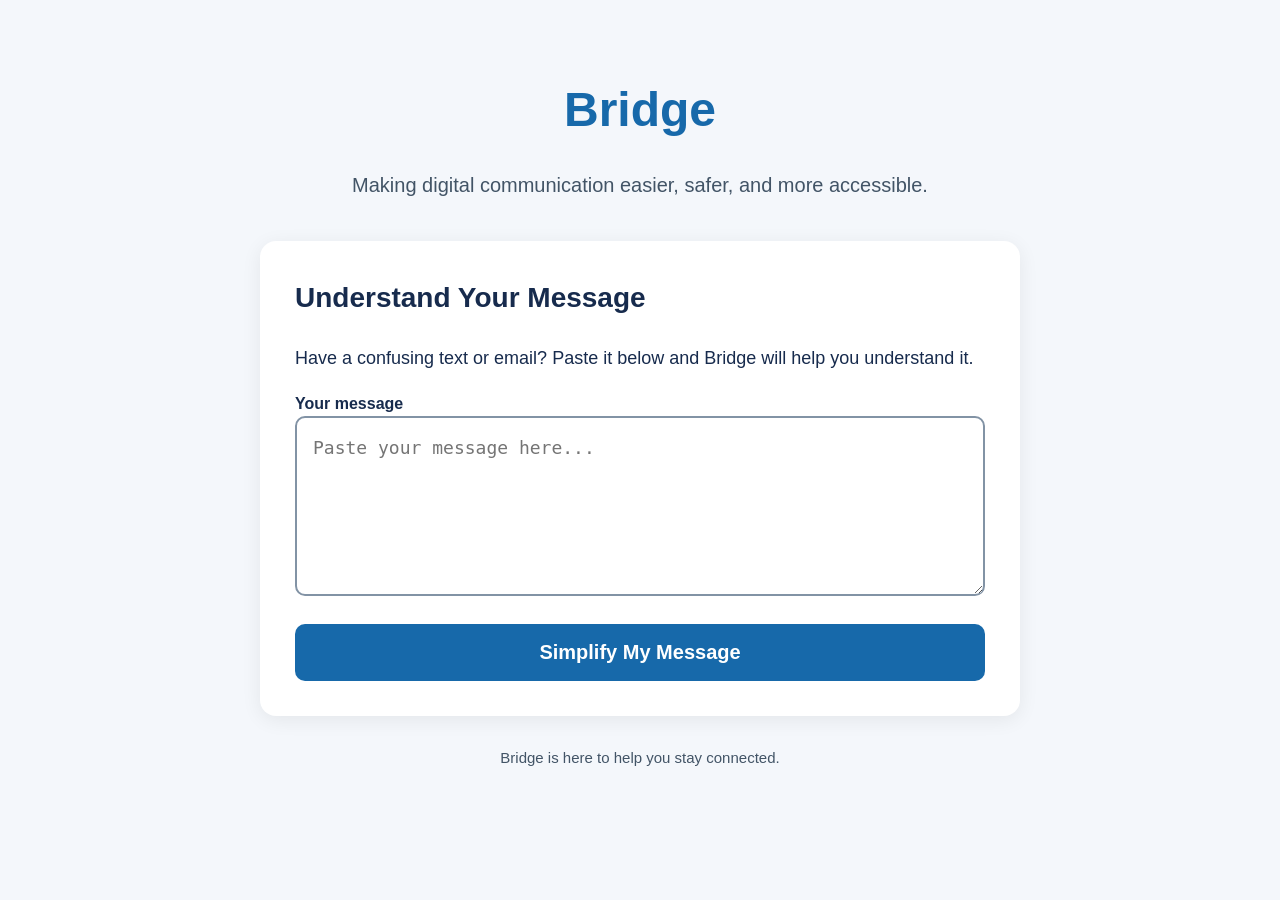
==== index.html @ 1b8c7d97 "Build first interactive Bridge prototype" ====
<!DOCTYPE html>
<html lang="en">
<head>
  <meta charset="UTF-8">
  <meta name="viewport"
        content="width=device-width, initial-scale=1.0">
  <title>Bridge | Communication Made Simple</title>

  <link rel="stylesheet" href="style.css">
</head>
<body>

  <main class="container">

    <header>
      <h1>Bridge</h1>
      <p class="subtitle">
        Making digital communication easier,
        safer, and more accessible.
      </p>
    </header>

    <section class="card">
      <h2>Understand Your Message</h2>

      <p class="instructions">
        Have a confusing text or email?
        Paste it below and Bridge will
        help you understand it.
      </p>

      <label for="message">
        <strong>Your message</strong>
      </label>

      <textarea
        id="message"
        placeholder="Paste your message here..."
      ></textarea>

      <button type="button" id="simplifyBtn">
        Simplify My Message
      </button>
           <div id="result" class="result" role="status" aria-live="polite" hidden>
        <h3>Your Message Explained</h3>
        <p id="simplifiedText"></p>
      </div>
    </section>

    <footer>
      <p>Bridge is here to help you stay connected.</p>
    </footer>

  </main>
<script src="script.js"></script>
</body>
</html>
---- style.css ----
/* Bridge: Main Design */

* {
  box-sizing: border-box;
}

body {
  font-family: Arial, sans-serif;
  background-color: #f4f7fb;
  color: #172b4d;
  margin: 0;
  padding: 40px 20px;
  line-height: 1.6;
}

.container {
  max-width: 760px;
  margin: 0 auto;
}

header {
  text-align: center;
  margin-bottom: 40px;
}

h1 {
  font-size: 48px;
  color: #1769aa;
  margin-bottom: 5px;
}

.subtitle {
  font-size: 20px;
  color: #425466;
}

.card {
  background: white;
  padding: 35px;
  border-radius: 16px;
  box-shadow: 0 4px 20px rgba(0,0,0,0.07);
}

h2 {
  font-size: 28px;
  margin-top: 0;
}

.instructions {
  font-size: 18px;
}

textarea {
  width: 100%;
  min-height: 180px;
  padding: 16px;
  border: 2px solid #8293a5;
  border-radius: 10px;
  font-size: 18px;
  line-height: 1.5;
  resize: vertical;
}

textarea:focus {
  outline: 3px solid #86baff;
  border-color: #1769aa;
}

button {
  display: block;
  width: 100%;
  margin-top: 20px;
  padding: 17px;
  background-color: #1769aa;
  color: white;
  border: none;
  border-radius: 10px;
  font-size: 20px;
  font-weight: bold;
  cursor: pointer;
}

button:hover {
  background-color: #104e80;
}

button:focus-visible {
  outline: 3px solid #172b4d;
  outline-offset: 3px;
}

footer {
  text-align: center;
  margin-top: 30px;
  color: #425466;
  font-size: 15px;
}

.result {
  margin-top: 25px;
  padding: 24px;
  background-color: #eaf4ff;
  border-left: 5px solid #1769aa;
  border-radius: 10px;
  font-size: 18px;
}

.result[hidden] {
  display: none;
}

.result h3 {
  margin-top: 0;
  color: #172b4d;
  font-size: 23px;
}

.result p {
  margin-bottom: 0;
}
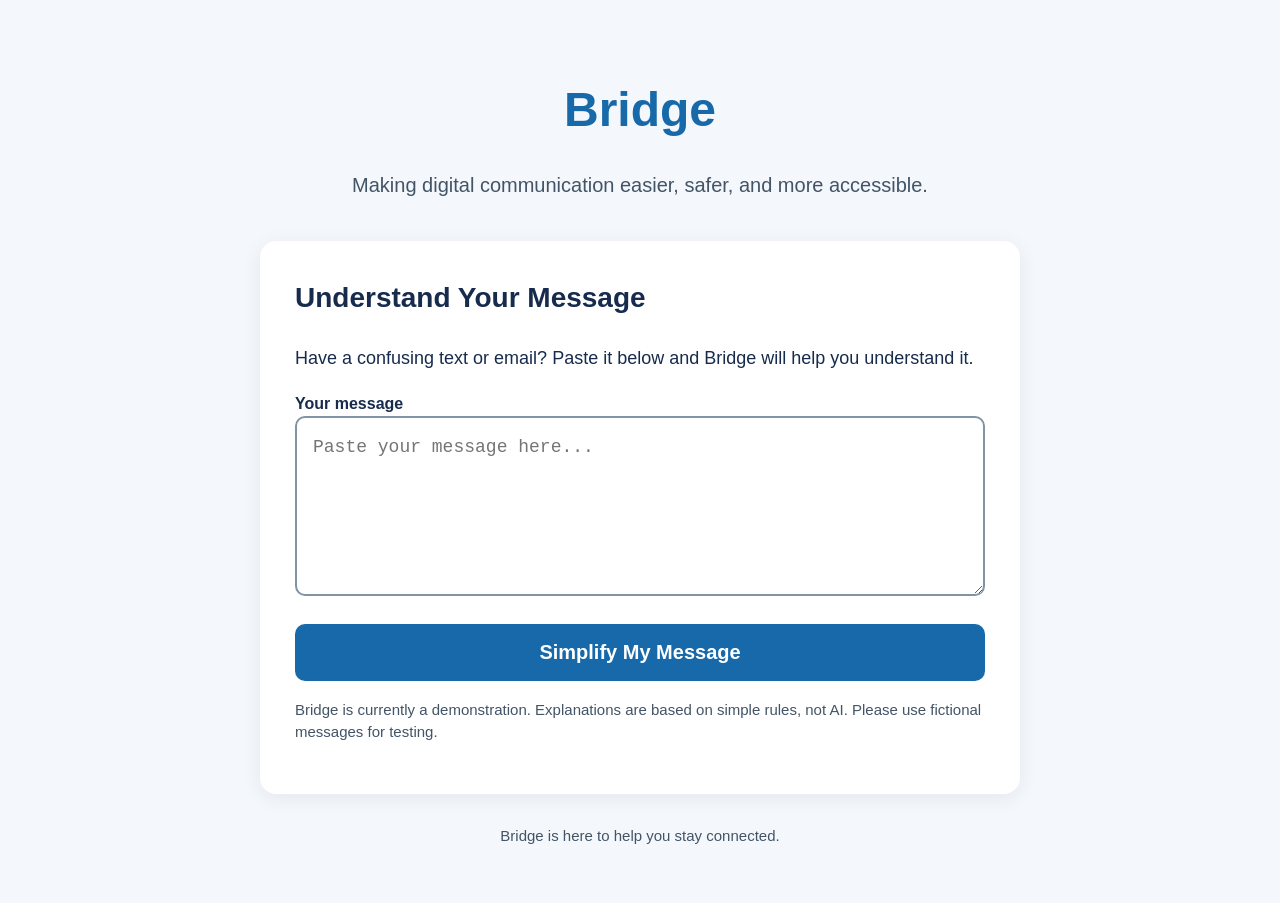
==== commit 76ac1f28: "Add structured message explanations" ====
--- a/index.html
+++ b/index.html
@@ -42,10 +42,26 @@
       <button type="button" id="simplifyBtn">
         Simplify My Message
       </button>
-           <div id="result" class="result" role="status" aria-live="polite" hidden>
-        <h3>Your Message Explained</h3>
-        <p id="simplifiedText"></p>
-      </div>
+         
+<div id="result" class="result" role="status" aria-live="polite" hidden>
+  <h3>Your Message Explained</h3>
+
+  <h4>What does this mean?</h4>
+  <p id="simplifiedText"></p>
+
+  <h4>Important Details</h4>
+  <p id="importantDetails"></p>
+
+  <h4>What should I do?</h4>
+  <p id="nextSteps"></p>
+</div>
+
+<p class="demo-notice">
+  Bridge is currently a demonstration.
+  Explanations are based on simple rules, not AI.
+  Please use fictional messages for testing.
+</p>
+
     </section>
 
     <footer>
--- a/style.css
+++ b/style.css
@@ -119,3 +119,26 @@
 .result p {
   margin-bottom: 0;
 }
+
+.result h4 {
+  font-size: 20px;
+  color: #1769aa;
+  margin-top: 22px;
+  margin-bottom: 8px;
+}
+
+.result h4:first-of-type {
+  margin-top: 12px;
+}
+
+.result p {
+  line-height: 1.7;
+  font-size: 18px;
+}
+
+.demo-notice {
+  color: #425466;
+  font-size: 15px;
+  line-height: 1.5;
+  margin-top: 18px;
+}
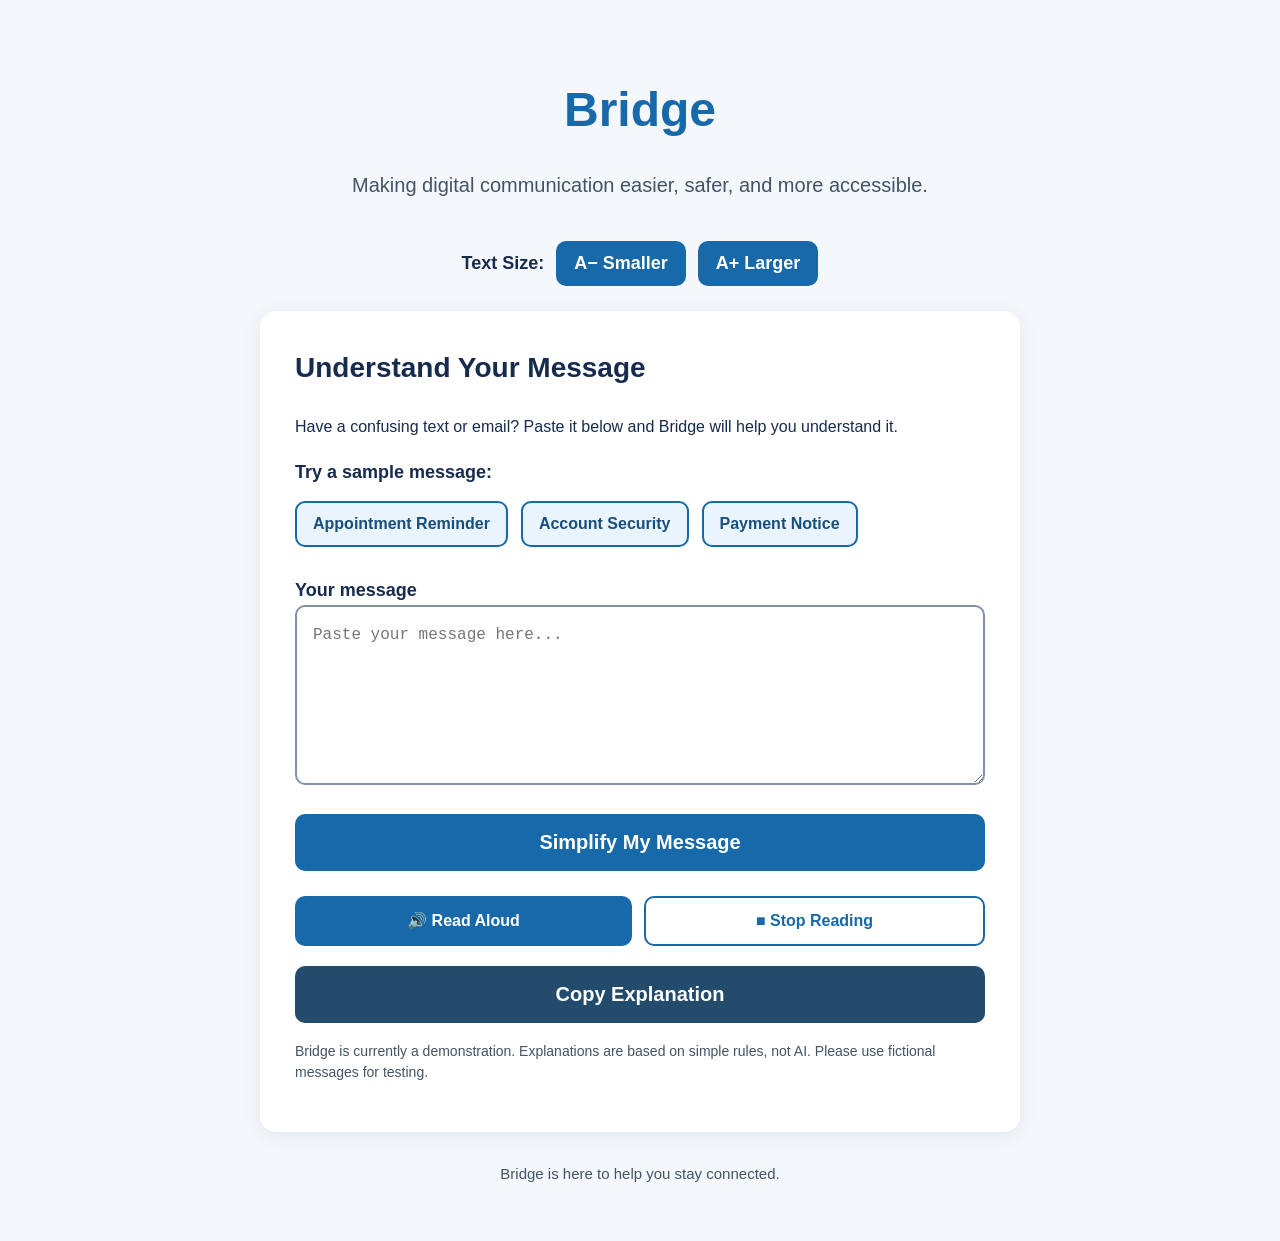
==== commit 8fe0520b: "Add accessibility and usability features" ====
--- a/index.html
+++ b/index.html
@@ -21,6 +21,18 @@
       </p>
     </header>
 
+<div class="accessibility-controls">
+  <span>Text Size:</span>
+  <button type="button" id="decreaseText"
+    aria-label="Make text smaller">
+    A− Smaller
+  </button>
+  <button type="button" id="increaseText"
+    aria-label="Make text larger">
+    A+ Larger
+  </button>
+</div>
+
     <section class="card">
       <h2>Understand Your Message</h2>
 
@@ -29,6 +41,22 @@
         Paste it below and Bridge will
         help you understand it.
       </p>
+
+<div class="sample-messages">
+  <p><strong>Try a sample message:</strong></p>
+
+  <button type="button" id="sampleAppointment">
+    Appointment Reminder
+  </button>
+
+  <button type="button" id="sampleSecurity">
+    Account Security
+  </button>
+
+  <button type="button" id="samplePayment">
+    Payment Notice
+  </button>
+</div>
 
       <label for="message">
         <strong>Your message</strong>
@@ -56,6 +84,26 @@
   <p id="nextSteps"></p>
 </div>
 
+<div class="speech-controls">
+  <button type="button" id="readAloud">
+    🔊 Read Aloud
+  </button>
+
+  <button type="button" id="stopReading">
+    ■ Stop Reading
+  </button>
+</div>
+
+<button type="button" id="copyExplanation">
+  Copy Explanation
+</button>
+
+<p id="copyStatus" class="copy-status"
+   role="status" aria-live="polite"></p>
+
+<p id="speechStatus" class="speech-status"
+   role="status" aria-live="polite"></p>
+
 <p class="demo-notice">
   Bridge is currently a demonstration.
   Explanations are based on simple rules, not AI.
--- a/style.css
+++ b/style.css
@@ -142,3 +142,127 @@
   line-height: 1.5;
   margin-top: 18px;
 }
+
+/* Accessibility Controls */
+
+.accessibility-controls {
+  display: flex;
+  align-items: center;
+  justify-content: center;
+  flex-wrap: wrap;
+  gap: 12px;
+  margin-bottom: 25px;
+}
+
+.accessibility-controls span {
+  font-size: 18px;
+  font-weight: bold;
+}
+
+.accessibility-controls button {
+  width: auto;
+  margin: 0;
+  padding: 12px 18px;
+  font-size: 18px;
+}
+
+/* Adjustable text sizing */
+html {
+  font-size: 100%;
+}
+
+body {
+  font-size: 1.125rem;
+}
+
+.instructions,
+.result p {
+  font-size: 1rem;
+}
+
+textarea {
+  font-size: 1rem;
+}
+
+.demo-notice {
+  font-size: 0.875rem;
+}
+
+/* Read-aloud controls */
+
+.speech-controls {
+  display: flex;
+  gap: 12px;
+  margin-top: 25px;
+}
+
+.speech-controls button {
+  flex: 1;
+  width: auto;
+  margin-top: 0;
+  padding: 14px;
+  font-size: 1rem;
+}
+
+#stopReading {
+  background-color: #ffffff;
+  color: #1769aa;
+  border: 2px solid #1769aa;
+}
+
+#stopReading:hover {
+  background-color: #f0f6ff;
+}
+
+.speech-status {
+  font-size: 0.95rem;
+  margin-top: 12px;
+  color: #425466;
+}
+
+@media (max-width: 500px) {
+  .speech-controls {
+    flex-direction: column;
+  }
+}
+
+/* Sample message buttons */
+
+.sample-messages {
+  margin-bottom: 24px;
+}
+
+.sample-messages p {
+  margin-bottom: 10px;
+}
+
+.sample-messages button {
+  display: inline-block;
+  width: auto;
+  margin: 5px 8px 5px 0;
+  padding: 12px 16px;
+  font-size: 1rem;
+  background-color: #eaf4ff;
+  color: #174e7a;
+  border: 2px solid #1769aa;
+}
+
+.sample-messages button:hover {
+  background-color: #d5e9fc;
+}
+
+/* Copy explanation */
+
+#copyExplanation {
+  background-color: #234c6c;
+}
+
+#copyExplanation:hover {
+  background-color: #173b56;
+}
+
+.copy-status {
+  font-size: 0.95rem;
+  color: #234c6c;
+  margin-top: 10px;
+}
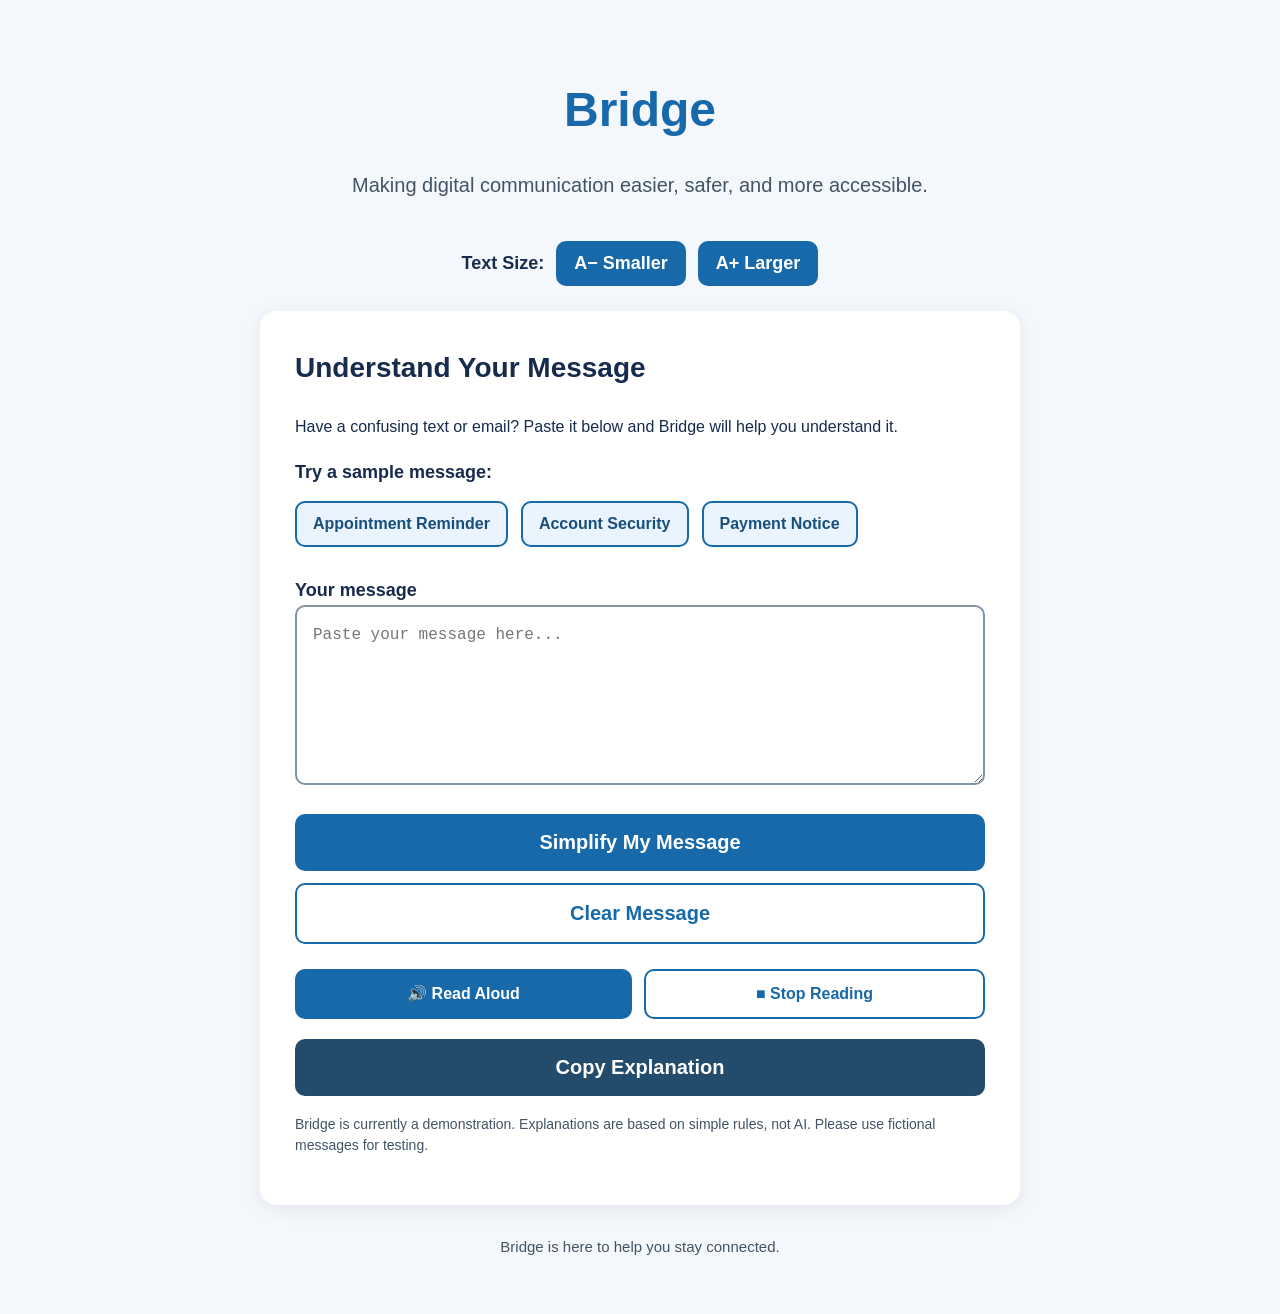
==== commit e1e42e4f: "Add Clear Message functionality" ====
--- a/index.html
+++ b/index.html
@@ -71,6 +71,10 @@
         Simplify My Message
       </button>
          
+<button type="button" id="clearMessage">
+  Clear Message
+</button>
+
 <div id="result" class="result" role="status" aria-live="polite" hidden>
   <h3>Your Message Explained</h3>
 
@@ -82,6 +86,12 @@
 
   <h4>What should I do?</h4>
   <p id="nextSteps"></p>
+</div>
+
+<div id="scamWarnings" class="scam-warnings" hidden>
+  <h4>Potential Warning Signs</h4>
+  <ul id="warningList"></ul>
+  <p id="safetyAdvice"></p>
 </div>
 
 <div class="speech-controls">
@@ -117,6 +127,6 @@
     </footer>
 
   </main>
-<script src="script.js"></script>
+<script src="script.js?v=3"></script>
 </body>
 </html>
--- a/style.css
+++ b/style.css
@@ -266,3 +266,52 @@
   color: #234c6c;
   margin-top: 10px;
 }
+#importantDetails {
+  white-space: pre-line;
+}
+/* Scam awareness */
+
+.scam-warnings {
+  margin-top: 25px;
+  padding: 22px;
+  background-color: #fff4e5;
+  border-left: 5px solid #b45309;
+  border-radius: 10px;
+  color: #422006;
+}
+
+.scam-warnings[hidden] {
+  display: none;
+}
+
+.scam-warnings h4 {
+  color: #92400e;
+  margin-top: 0;
+}
+
+.scam-warnings ul {
+  padding-left: 25px;
+  line-height: 1.7;
+}
+
+.scam-warnings li {
+  margin-bottom: 12px;
+}
+
+.scam-warnings p {
+  font-size: 1rem;
+  font-weight: bold;
+}
+
+/* Clear Message button */
+
+#clearMessage {
+  background-color: #ffffff;
+  color: #1769aa;
+  border: 2px solid #1769aa;
+  margin-top: 12px;
+}
+
+#clearMessage:hover {
+  background-color: #eaf4ff;
+}
